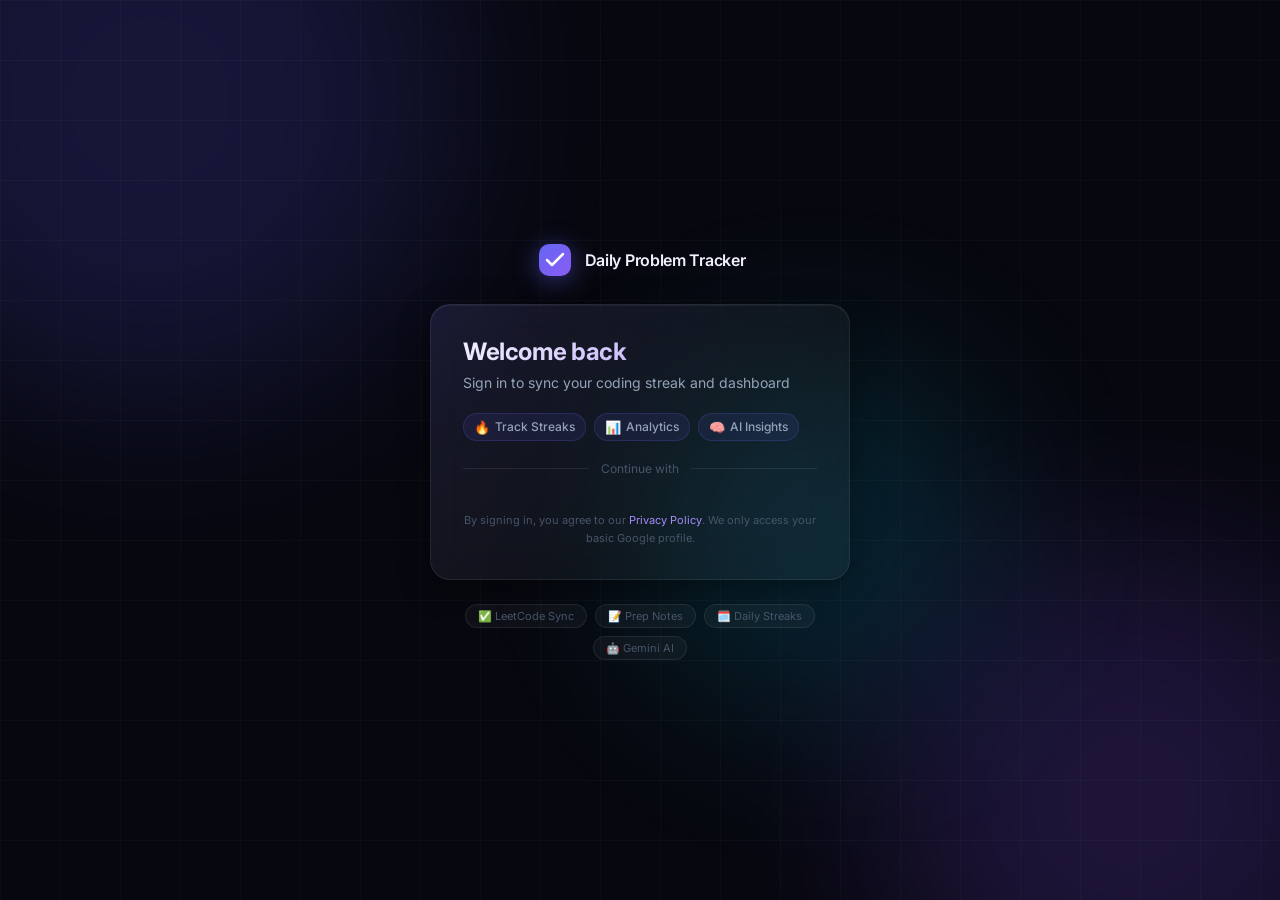
==== index.html @ 86383e59 "Initial commit: Daily Problem Tracker Web — login & dashboard with Google OAuth" ====
<!DOCTYPE html>
<html lang="en">

<head>
  <meta charset="UTF-8" />
  <meta name="viewport" content="width=device-width, initial-scale=1.0" />
  <title>Daily Problem Tracker — Sign In</title>
  <meta name="description"
    content="Sign in to Daily Problem Tracker to sync your coding progress, streaks, and MAANG prep notes across all devices." />
  <link rel="preconnect" href="https://fonts.googleapis.com" />
  <link rel="preconnect" href="https://fonts.gstatic.com" crossorigin />
  <link href="https://fonts.googleapis.com/css2?family=Inter:wght@300;400;500;600;700;800&display=swap"
    rel="stylesheet" />
  <link rel="stylesheet" href="css/style.css" />
  <!-- Google Identity Services -->
  <script src="https://accounts.google.com/gsi/client" async defer></script>
</head>

<body class="login-page">

  <!-- Animated background blobs -->
  <div class="bg-blobs">
    <div class="blob blob-1"></div>
    <div class="blob blob-2"></div>
    <div class="blob blob-3"></div>
  </div>

  <!-- Grid overlay -->
  <div class="grid-overlay"></div>

  <main class="login-container">

    <!-- Brand -->
    <div class="brand" id="brand">
      <div class="brand-icon">
        <svg width="32" height="32" viewBox="0 0 32 32" fill="none">
          <rect width="32" height="32" rx="10" fill="url(#brandGrad)" />
          <path d="M8 16L13 21L24 10" stroke="white" stroke-width="2.5" stroke-linecap="round"
            stroke-linejoin="round" />
          <defs>
            <linearGradient id="brandGrad" x1="0" y1="0" x2="32" y2="32" gradientUnits="userSpaceOnUse">
              <stop stop-color="#6366f1" />
              <stop offset="1" stop-color="#8b5cf6" />
            </linearGradient>
          </defs>
        </svg>
      </div>
      <span class="brand-name">Daily Problem Tracker</span>
    </div>

    <!-- Card -->
    <div class="card login-card" id="loginCard">
      <div class="card-glow"></div>

      <div class="card-header">
        <h1 class="card-title">Welcome back</h1>
        <p class="card-subtitle">Sign in to sync your coding streak and dashboard</p>
      </div>

      <!-- Stats tease -->
      <div class="stats-row">
        <div class="stat-chip">
          <span class="stat-icon">🔥</span>
          <span>Track Streaks</span>
        </div>
        <div class="stat-chip">
          <span class="stat-icon">📊</span>
          <span>Analytics</span>
        </div>
        <div class="stat-chip">
          <span class="stat-icon">🧠</span>
          <span>AI Insights</span>
        </div>
      </div>

      <!-- Divider -->
      <div class="divider">
        <span>Continue with</span>
      </div>

      <!-- Google Sign-In button (rendered by GSI) -->
      <div id="google-signin-btn" class="google-btn-wrapper"></div>



      <!-- Error message -->
      <div class="error-banner" id="errorBanner" style="display:none;">
        <svg width="16" height="16" viewBox="0 0 16 16" fill="currentColor">
          <path
            d="M8 1a7 7 0 1 0 0 14A7 7 0 0 0 8 1zm0 11a1 1 0 1 1 0-2 1 1 0 0 1 0 2zm.75-4.75a.75.75 0 0 1-1.5 0V5.25a.75.75 0 0 1 1.5 0v2z" />
        </svg>
        <span id="errorText">Something went wrong. Please try again.</span>
      </div>

      <!-- Loading state -->
      <div class="loading-state" id="loadingState" style="display:none;">
        <div class="spinner"></div>
        <span>Signing you in…</span>
      </div>

      <p class="privacy-note">
        By signing in, you agree to our
        <a href="#" class="link">Privacy Policy</a>.
        We only access your basic Google profile.
      </p>
    </div>

    <!-- Feature pills -->
    <div class="feature-pills" id="featurePills">
      <div class="pill">✅ LeetCode Sync</div>
      <div class="pill">📝 Prep Notes</div>
      <div class="pill">🗓️ Daily Streaks</div>
      <div class="pill">🤖 Gemini AI</div>
    </div>

  </main>

  <script src="js/config.js"></script>
  <script src="js/auth.js"></script>
</body>

</html>
---- css/style.css ----
/* ============================================================
   DAILY PROBLEM TRACKER — Premium Dark Glassmorphism Design
   ============================================================ */

/* ── Variables ─────────────────────────────────────────────── */
:root {
  --bg-base:       #07080f;
  --bg-surface:    #0d0f1a;
  --bg-card:       rgba(255, 255, 255, 0.04);
  --bg-card-hover: rgba(255, 255, 255, 0.07);
  --border:        rgba(255, 255, 255, 0.08);
  --border-hover:  rgba(139, 92, 246, 0.4);

  --text-primary:   #f0f0ff;
  --text-secondary: #94a3b8;
  --text-muted:     #475569;

  --accent-1: #6366f1;   /* indigo */
  --accent-2: #8b5cf6;   /* violet */
  --accent-3: #a78bfa;   /* light violet */

  --green:  #10b981;
  --yellow: #f59e0b;
  --red:    #ef4444;

  --radius-sm: 8px;
  --radius-md: 14px;
  --radius-lg: 20px;
  --radius-xl: 28px;

  --shadow-sm: 0 4px 16px rgba(0, 0, 0, 0.3);
  --shadow-md: 0 8px 32px rgba(0, 0, 0, 0.4);
  --shadow-lg: 0 16px 64px rgba(0, 0, 0, 0.5);
  --shadow-glow: 0 0 40px rgba(99, 102, 241, 0.15);

  --transition: all 0.22s cubic-bezier(0.4, 0, 0.2, 1);
}

/* ── Reset ─────────────────────────────────────────────────── */
*, *::before, *::after { box-sizing: border-box; margin: 0; padding: 0; }
html { scroll-behavior: smooth; }
body {
  font-family: 'Inter', -apple-system, BlinkMacSystemFont, sans-serif;
  background: var(--bg-base);
  color: var(--text-primary);
  min-height: 100vh;
  overflow-x: hidden;
  -webkit-font-smoothing: antialiased;
}
a { color: var(--accent-3); text-decoration: none; }
a:hover { text-decoration: underline; }
img { display: block; max-width: 100%; }

/* ── Animated Background ───────────────────────────────────── */
.bg-blobs {
  position: fixed;
  inset: 0;
  z-index: 0;
  pointer-events: none;
  overflow: hidden;
}
.blob {
  position: absolute;
  border-radius: 50%;
  filter: blur(90px);
  opacity: 0.18;
  animation: blobFloat 20s ease-in-out infinite;
}
.blob-1 {
  width: 600px; height: 600px;
  background: radial-gradient(circle, #6366f1, #4f46e5);
  top: -200px; left: -150px;
  animation-delay: 0s;
}
.blob-2 {
  width: 500px; height: 500px;
  background: radial-gradient(circle, #8b5cf6, #7c3aed);
  bottom: -150px; right: -100px;
  animation-delay: -7s;
}
.blob-3 {
  width: 350px; height: 350px;
  background: radial-gradient(circle, #06b6d4, #0891b2);
  top: 40%; left: 50%;
  animation-delay: -14s;
}
@keyframes blobFloat {
  0%, 100% { transform: translate(0, 0) scale(1); }
  33%  { transform: translate(30px, -40px) scale(1.05); }
  66%  { transform: translate(-20px, 20px) scale(0.95); }
}

/* ── Grid Overlay ──────────────────────────────────────────── */
.grid-overlay {
  position: fixed;
  inset: 0;
  z-index: 0;
  pointer-events: none;
  background-image:
    linear-gradient(rgba(255,255,255,0.025) 1px, transparent 1px),
    linear-gradient(90deg, rgba(255,255,255,0.025) 1px, transparent 1px);
  background-size: 60px 60px;
}

/* ── Card ──────────────────────────────────────────────────── */
.card {
  position: relative;
  background: var(--bg-card);
  border: 1px solid var(--border);
  border-radius: var(--radius-lg);
  backdrop-filter: blur(20px);
  -webkit-backdrop-filter: blur(20px);
  box-shadow: var(--shadow-md), inset 0 1px 0 rgba(255,255,255,0.06);
  transition: var(--transition);
}
.card:hover {
  border-color: var(--border-hover);
  box-shadow: var(--shadow-lg), var(--shadow-glow);
}
.card-glow {
  position: absolute;
  inset: -1px;
  border-radius: inherit;
  background: linear-gradient(135deg, rgba(99,102,241,0.1), transparent 60%);
  pointer-events: none;
  z-index: -1;
}

/* ── Buttons ───────────────────────────────────────────────── */
.btn {
  display: inline-flex;
  align-items: center;
  gap: 6px;
  padding: 10px 20px;
  border-radius: var(--radius-sm);
  font-size: 14px;
  font-weight: 500;
  font-family: inherit;
  cursor: pointer;
  border: none;
  transition: var(--transition);
  white-space: nowrap;
}
.btn-primary {
  background: linear-gradient(135deg, var(--accent-1), var(--accent-2));
  color: white;
  box-shadow: 0 4px 16px rgba(99,102,241,0.35);
}
.btn-primary:hover {
  transform: translateY(-1px);
  box-shadow: 0 6px 24px rgba(99,102,241,0.5);
}
.btn-primary:active { transform: translateY(0); }
.btn-ghost {
  background: rgba(255,255,255,0.05);
  color: var(--text-secondary);
  border: 1px solid var(--border);
}
.btn-ghost:hover {
  background: rgba(255,255,255,0.1);
  color: var(--text-primary);
  border-color: var(--border-hover);
}
.btn-sm { padding: 6px 12px; font-size: 12px; }

/* ══════════════════════════════════════════════════════════════
   LOGIN PAGE
   ══════════════════════════════════════════════════════════════ */
.login-page {
  display: flex;
  align-items: center;
  justify-content: center;
  min-height: 100vh;
  padding: 24px;
}

.login-container {
  position: relative;
  z-index: 1;
  display: flex;
  flex-direction: column;
  align-items: center;
  gap: 24px;
  width: 100%;
  max-width: 420px;
  animation: fadeSlideUp 0.5s ease both;
}
@keyframes fadeSlideUp {
  from { opacity: 0; transform: translateY(24px); }
  to   { opacity: 1; transform: translateY(0); }
}

/* Brand */
.brand {
  display: flex;
  align-items: center;
  gap: 10px;
  animation: fadeSlideUp 0.5s 0.05s ease both;
}
.brand-icon {
  display: flex;
  align-items: center;
  justify-content: center;
  width: 40px; height: 40px;
  border-radius: 12px;
  filter: drop-shadow(0 4px 12px rgba(99,102,241,0.5));
}
.brand-icon--sm { width: 28px; height: 28px; border-radius: 8px; }
.brand-name {
  font-size: 16px;
  font-weight: 600;
  color: var(--text-primary);
  letter-spacing: -0.3px;
}

/* Login Card */
.login-card {
  width: 100%;
  padding: 32px;
  animation: fadeSlideUp 0.5s 0.1s ease both;
}

.card-header { margin-bottom: 20px; }
.card-title {
  font-size: 24px;
  font-weight: 700;
  letter-spacing: -0.5px;
  margin-bottom: 6px;
  background: linear-gradient(135deg, #f0f0ff, var(--accent-3));
  -webkit-background-clip: text;
  -webkit-text-fill-color: transparent;
  background-clip: text;
}
.card-subtitle {
  font-size: 14px;
  color: var(--text-secondary);
  line-height: 1.5;
}

/* Stats tease row */
.stats-row {
  display: flex;
  gap: 8px;
  margin-bottom: 20px;
}
.stat-chip {
  display: flex;
  align-items: center;
  gap: 5px;
  padding: 5px 10px;
  background: rgba(99,102,241,0.1);
  border: 1px solid rgba(99,102,241,0.2);
  border-radius: 20px;
  font-size: 12px;
  color: var(--text-secondary);
  font-weight: 500;
}
.stat-icon { font-size: 13px; }

/* Divider */
.divider {
  display: flex;
  align-items: center;
  gap: 12px;
  margin-bottom: 20px;
  color: var(--text-muted);
  font-size: 12px;
}
.divider::before, .divider::after {
  content: '';
  flex: 1;
  height: 1px;
  background: var(--border);
}

/* Google Sign-In button wrapper */
.google-btn-wrapper {
  display: flex;
  justify-content: center;
  margin-bottom: 16px;
  /* Override GSI button to blend with dark theme */
  filter: invert(0);
}

/* Error banner */
.error-banner {
  display: flex;
  align-items: center;
  gap: 8px;
  padding: 10px 14px;
  background: rgba(239,68,68,0.1);
  border: 1px solid rgba(239,68,68,0.3);
  border-radius: var(--radius-sm);
  color: #fca5a5;
  font-size: 13px;
  margin-bottom: 12px;
  animation: fadeSlideUp 0.3s ease;
}

/* Loading state */
.loading-state {
  display: flex;
  align-items: center;
  justify-content: center;
  gap: 10px;
  padding: 14px;
  color: var(--text-secondary);
  font-size: 14px;
}
.spinner {
  width: 18px; height: 18px;
  border: 2px solid rgba(99,102,241,0.3);
  border-top-color: var(--accent-1);
  border-radius: 50%;
  animation: spin 0.7s linear infinite;
}
@keyframes spin { to { transform: rotate(360deg); } }

/* Privacy note */
.privacy-note {
  font-size: 11px;
  color: var(--text-muted);
  text-align: center;
  line-height: 1.6;
  margin-top: 4px;
}
.link { color: var(--accent-3); }

/* Feature pills */
.feature-pills {
  display: flex;
  flex-wrap: wrap;
  justify-content: center;
  gap: 8px;
  animation: fadeSlideUp 0.5s 0.2s ease both;
}
.pill {
  padding: 4px 12px;
  background: rgba(255,255,255,0.04);
  border: 1px solid var(--border);
  border-radius: 20px;
  font-size: 11px;
  color: var(--text-muted);
}


/* ══════════════════════════════════════════════════════════════
   DASHBOARD PAGE
   ══════════════════════════════════════════════════════════════ */
.dashboard-page { padding-top: 64px; }  /* space for navbar */

/* ── Navbar ─────────────────────────────────────────────────── */
.navbar {
  position: fixed;
  top: 0; left: 0; right: 0;
  z-index: 100;
  display: flex;
  align-items: center;
  justify-content: space-between;
  padding: 0 28px;
  height: 60px;
  background: rgba(7, 8, 15, 0.8);
  border-bottom: 1px solid var(--border);
  backdrop-filter: blur(20px);
  -webkit-backdrop-filter: blur(20px);
}
.nav-brand {
  display: flex;
  align-items: center;
  gap: 8px;
}
.nav-actions {
  display: flex;
  align-items: center;
  gap: 14px;
}
.user-avatar-wrap {
  position: relative;
  width: 34px; height: 34px;
}
.user-avatar {
  width: 34px; height: 34px;
  border-radius: 50%;
  object-fit: cover;
  background: var(--bg-card);
}
.avatar-ring {
  position: absolute;
  inset: -2px;
  border-radius: 50%;
  background: linear-gradient(135deg, var(--accent-1), var(--accent-2));
  z-index: -1;
}
.user-info-nav {
  display: flex;
  flex-direction: column;
  gap: 1px;
}
.user-name-nav {
  font-size: 13px;
  font-weight: 600;
  color: var(--text-primary);
  line-height: 1;
}
.user-email-nav {
  font-size: 11px;
  color: var(--text-muted);
  line-height: 1;
}

/* ── Dashboard Main ─────────────────────────────────────────── */
.dashboard-main {
  position: relative;
  z-index: 1;
  padding: 28px 32px;
  max-width: 1200px;
  margin: 0 auto;
  display: flex;
  flex-direction: column;
  gap: 24px;
  animation: fadeSlideUp 0.5s ease both;
}

/* ── Welcome Banner ─────────────────────────────────────────── */
.welcome-banner {
  display: flex;
  align-items: center;
  justify-content: space-between;
  padding: 28px 32px;
  background: linear-gradient(135deg, rgba(99,102,241,0.12), rgba(139,92,246,0.08));
  border: 1px solid rgba(99,102,241,0.2);
  border-radius: var(--radius-xl);
  backdrop-filter: blur(20px);
}
.welcome-title {
  font-size: 26px;
  font-weight: 700;
  letter-spacing: -0.5px;
  margin-bottom: 4px;
}
.welcome-subtitle {
  font-size: 14px;
  color: var(--text-secondary);
}
.streak-badge {
  display: flex;
  align-items: center;
  gap: 12px;
  padding: 16px 24px;
  background: rgba(0,0,0,0.3);
  border: 1px solid rgba(245,158,11,0.3);
  border-radius: var(--radius-md);
}
.streak-fire { font-size: 32px; }
.streak-count {
  font-size: 28px;
  font-weight: 800;
  color: #fbbf24;
  line-height: 1;
}
.streak-label {
  font-size: 11px;
  color: var(--text-muted);
  text-transform: uppercase;
  letter-spacing: 0.5px;
}

/* ── Stats Grid ─────────────────────────────────────────────── */
.stats-grid {
  display: grid;
  grid-template-columns: repeat(4, 1fr);
  gap: 16px;
}
.stat-card {
  position: relative;
  padding: 20px;
  background: var(--bg-card);
  border: 1px solid var(--border);
  border-radius: var(--radius-lg);
  backdrop-filter: blur(20px);
  display: flex;
  flex-direction: column;
  gap: 12px;
  transition: var(--transition);
  overflow: hidden;
}
.stat-card::before {
  content: '';
  position: absolute;
  top: 0; left: 0; right: 0;
  height: 2px;
  background: linear-gradient(90deg, var(--accent-1), var(--accent-2));
  border-radius: 2px 2px 0 0;
  opacity: 0;
  transition: var(--transition);
}
.stat-card:hover { transform: translateY(-2px); border-color: var(--border-hover); }
.stat-card:hover::before { opacity: 1; }
.stat-card-icon {
  width: 40px; height: 40px;
  border-radius: 10px;
  display: flex; align-items: center; justify-content: center;
  flex-shrink: 0;
}
.stat-card-value {
  font-size: 28px;
  font-weight: 800;
  letter-spacing: -1px;
  line-height: 1;
}
.stat-card-label {
  font-size: 12px;
  color: var(--text-muted);
  text-transform: uppercase;
  letter-spacing: 0.5px;
}
.stat-card-trend {
  font-size: 11px;
  font-weight: 500;
}
.stat-card-trend.up { color: var(--green); }
.stat-card-trend.down { color: var(--red); }

/* ── Content Row ─────────────────────────────────────────────── */
.content-row {
  display: grid;
  grid-template-columns: 1fr 300px;
  gap: 20px;
}
.content-card { padding: 24px; }
.content-card--narrow { /* 300px already from grid */ }

.content-card-header {
  display: flex;
  align-items: center;
  justify-content: space-between;
  margin-bottom: 20px;
}
.content-card-title {
  font-size: 16px;
  font-weight: 600;
  letter-spacing: -0.3px;
}

/* ── Problem List ─────────────────────────────────────────────── */
.problem-list {
  display: flex;
  flex-direction: column;
  gap: 10px;
  max-height: 380px;
  overflow-y: auto;
  scrollbar-width: thin;
  scrollbar-color: var(--border) transparent;
}
.problem-item {
  display: flex;
  align-items: center;
  gap: 12px;
  padding: 12px 14px;
  background: rgba(255,255,255,0.03);
  border: 1px solid var(--border);
  border-radius: var(--radius-md);
  transition: var(--transition);
  animation: fadeSlideUp 0.3s ease;
}
.problem-item:hover {
  background: rgba(255,255,255,0.06);
  border-color: var(--border-hover);
}
.problem-difficulty {
  flex-shrink: 0;
  padding: 3px 8px;
  border-radius: 6px;
  font-size: 10px;
  font-weight: 600;
  text-transform: uppercase;
  letter-spacing: 0.5px;
}
.diff-easy    { background: rgba(16,185,129,0.15); color: #34d399; border: 1px solid rgba(16,185,129,0.3); }
.diff-medium  { background: rgba(245,158,11,0.15); color: #fbbf24; border: 1px solid rgba(245,158,11,0.3); }
.diff-hard    { background: rgba(239,68,68,0.15);  color: #f87171; border: 1px solid rgba(239,68,68,0.3); }
.problem-info { flex: 1; min-width: 0; }
.problem-title {
  font-size: 14px;
  font-weight: 500;
  white-space: nowrap;
  overflow: hidden;
  text-overflow: ellipsis;
}
.problem-meta {
  font-size: 11px;
  color: var(--text-muted);
  margin-top: 2px;
}
.problem-tags {
  display: flex;
  flex-wrap: wrap;
  gap: 4px;
  margin-left: auto;
}
.tag {
  padding: 2px 7px;
  background: rgba(99,102,241,0.1);
  border: 1px solid rgba(99,102,241,0.2);
  border-radius: 4px;
  font-size: 10px;
  color: var(--accent-3);
  white-space: nowrap;
}

/* ── Empty State ─────────────────────────────────────────────── */
.empty-state {
  text-align: center;
  padding: 40px 20px;
  color: var(--text-muted);
}
.empty-icon { font-size: 36px; margin-bottom: 10px; }
.empty-state p { font-size: 13px; }

/* ── Profile Card Body ───────────────────────────────────────── */
.profile-body { text-align: center; }
.profile-avatar-wrap {
  position: relative;
  width: 72px; height: 72px;
  margin: 0 auto 14px;
}
.profile-avatar {
  width: 72px; height: 72px;
  border-radius: 50%;
  object-fit: cover;
  background: var(--bg-card);
}
.profile-avatar-ring {
  position: absolute;
  inset: -3px;
  border-radius: 50%;
  background: linear-gradient(135deg, var(--accent-1), var(--accent-2));
  z-index: -1;
}
.profile-name {
  font-size: 16px;
  font-weight: 600;
  margin-bottom: 4px;
}
.profile-email {
  font-size: 12px;
  color: var(--text-muted);
  margin-bottom: 20px;
  word-break: break-all;
}
.profile-stats {
  display: flex;
  justify-content: center;
  align-items: center;
  gap: 16px;
  margin-bottom: 20px;
}
.profile-stat { text-align: center; }
.profile-stat-val {
  font-size: 20px;
  font-weight: 700;
  line-height: 1;
  margin-bottom: 2px;
}
.profile-stat-label {
  font-size: 10px;
  color: var(--text-muted);
  text-transform: uppercase;
  letter-spacing: 0.5px;
}
.profile-stat-divider {
  width: 1px;
  height: 36px;
  background: var(--border);
}
.auth-provider-pill {
  display: flex;
  align-items: center;
  justify-content: center;
  gap: 8px;
  padding: 8px 14px;
  background: rgba(66,133,244,0.08);
  border: 1px solid rgba(66,133,244,0.2);
  border-radius: 20px;
  font-size: 11px;
  color: var(--text-secondary);
}

/* ── Badges ──────────────────────────────────────────────────── */
.badge {
  padding: 3px 9px;
  border-radius: 6px;
  font-size: 10px;
  font-weight: 600;
  text-transform: uppercase;
  letter-spacing: 0.5px;
}
.badge-role {
  background: rgba(99,102,241,0.15);
  color: var(--accent-3);
  border: 1px solid rgba(99,102,241,0.3);
}

/* ── Modal ───────────────────────────────────────────────────── */
.modal-overlay {
  position: fixed;
  inset: 0;
  z-index: 200;
  background: rgba(0,0,0,0.6);
  display: flex;
  align-items: center;
  justify-content: center;
  backdrop-filter: blur(6px);
  animation: fadeIn 0.2s ease;
}
@keyframes fadeIn { from { opacity: 0; } to { opacity: 1; } }
.modal {
  background: #111320;
  border: 1px solid var(--border);
  border-radius: var(--radius-xl);
  padding: 28px;
  width: 100%;
  max-width: 480px;
  box-shadow: var(--shadow-lg);
  animation: fadeSlideUp 0.25s ease;
}
.modal-header {
  display: flex;
  justify-content: space-between;
  align-items: center;
  margin-bottom: 24px;
}
.modal-title { font-size: 18px; font-weight: 700; }
.modal-close {
  background: none;
  border: none;
  color: var(--text-muted);
  font-size: 16px;
  cursor: pointer;
  padding: 4px 8px;
  border-radius: 6px;
  transition: var(--transition);
}
.modal-close:hover { background: var(--bg-card); color: var(--text-primary); }
.modal-form { display: flex; flex-direction: column; gap: 16px; }
.modal-actions {
  display: flex;
  justify-content: flex-end;
  gap: 10px;
  margin-top: 6px;
}
.form-group { display: flex; flex-direction: column; gap: 6px; }
.form-row { display: grid; grid-template-columns: 1fr 1fr; gap: 14px; }
.form-label {
  font-size: 12px;
  font-weight: 500;
  color: var(--text-secondary);
  text-transform: uppercase;
  letter-spacing: 0.4px;
}
.form-input {
  padding: 10px 14px;
  background: rgba(255,255,255,0.04);
  border: 1px solid var(--border);
  border-radius: var(--radius-sm);
  color: var(--text-primary);
  font-size: 14px;
  font-family: inherit;
  outline: none;
  transition: var(--transition);
  width: 100%;
}
.form-input:focus {
  border-color: var(--accent-1);
  background: rgba(99,102,241,0.06);
  box-shadow: 0 0 0 3px rgba(99,102,241,0.12);
}
.form-input::placeholder { color: var(--text-muted); }
.form-select { cursor: pointer; }
.form-select option { background: #111320; color: var(--text-primary); }
.form-textarea { resize: vertical; min-height: 80px; }

/* ── Responsive ──────────────────────────────────────────────── */
@media (max-width: 900px) {
  .stats-grid { grid-template-columns: repeat(2, 1fr); }
  .content-row { grid-template-columns: 1fr; }
  .dashboard-main { padding: 20px 16px; }
}
@media (max-width: 560px) {
  .stats-grid { grid-template-columns: 1fr 1fr; }
  .welcome-banner { flex-direction: column; align-items: flex-start; gap: 16px; }
  .stat-card-value { font-size: 22px; }
  .login-card { padding: 24px 20px; }
  .stats-row { flex-wrap: wrap; }
  .navbar { padding: 0 16px; }
  .user-info-nav { display: none; }
}
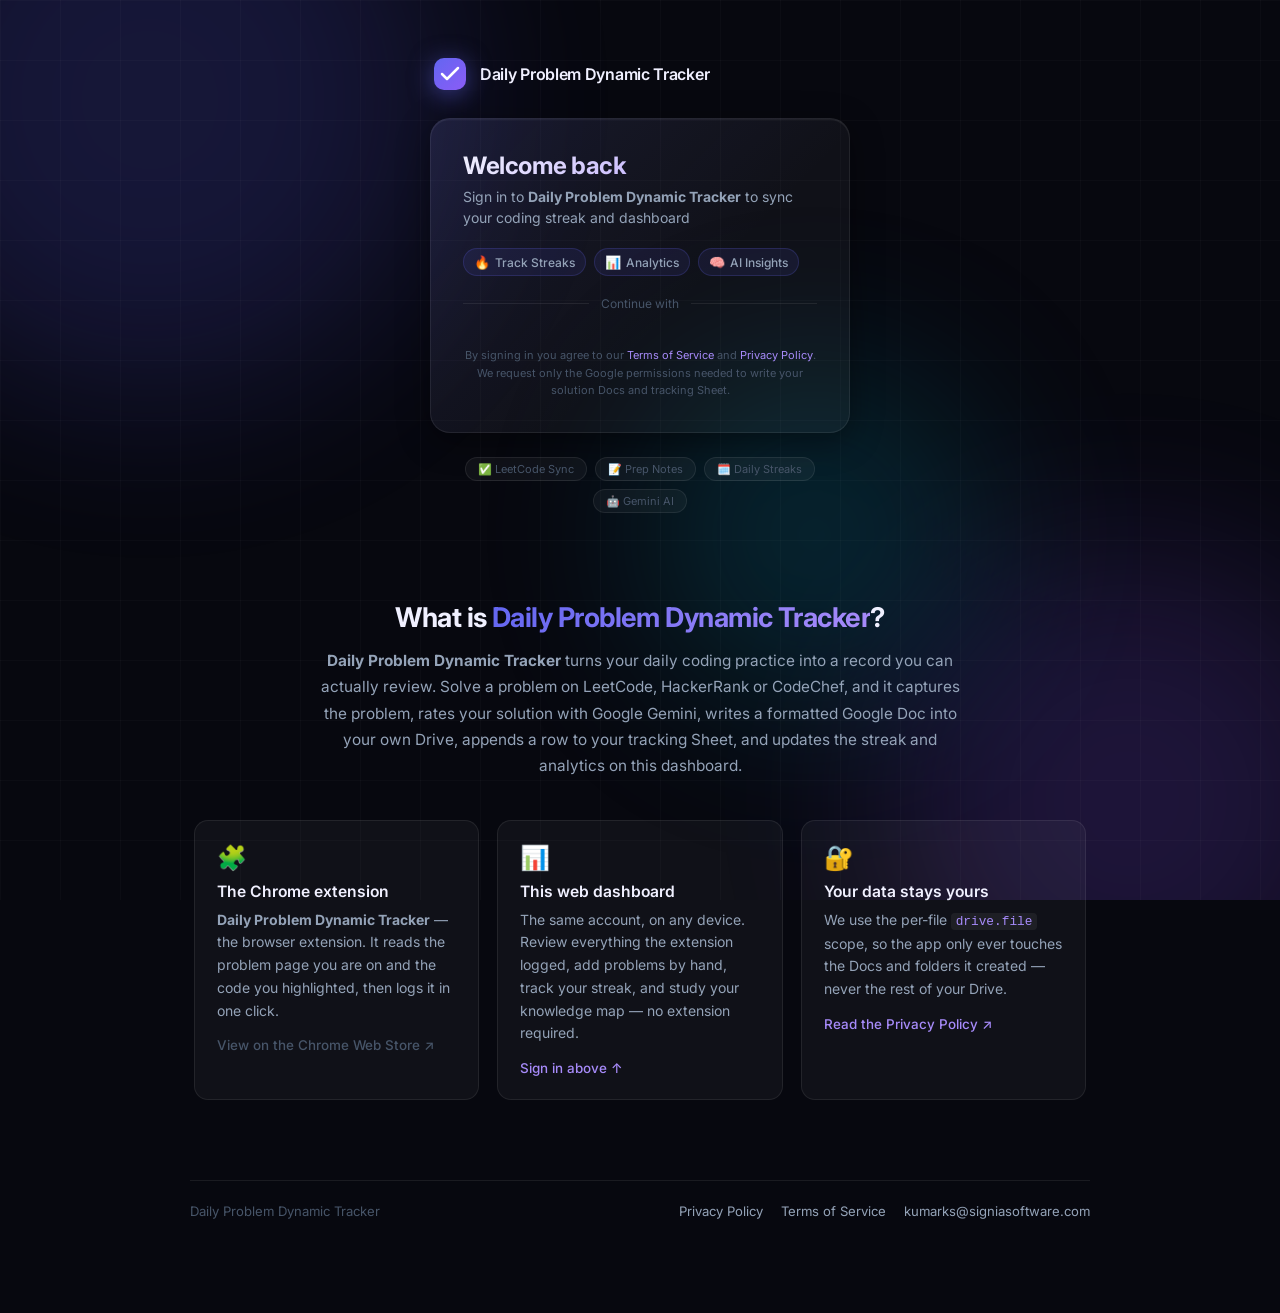
==== commit e24b5826: "Daily Problem UI fixes" ====
--- a/index.html
+++ b/index.html
@@ -4,9 +4,9 @@
 <head>
   <meta charset="UTF-8" />
   <meta name="viewport" content="width=device-width, initial-scale=1.0" />
-  <title>Daily Problem Tracker — Sign In</title>
+  <title>Daily Problem Dynamic Tracker — Sign In</title>
   <meta name="description"
-    content="Sign in to Daily Problem Tracker to sync your coding progress, streaks, and MAANG prep notes across all devices." />
+    content="Daily Problem Dynamic Tracker — the Chrome extension and web dashboard that log every coding problem you solve, generate a Google Doc of each solution, and track your streak and progress." />
   <link rel="preconnect" href="https://fonts.googleapis.com" />
   <link rel="preconnect" href="https://fonts.gstatic.com" crossorigin />
   <link href="https://fonts.googleapis.com/css2?family=Inter:wght@300;400;500;600;700;800&display=swap"
@@ -45,7 +45,7 @@
           </defs>
         </svg>
       </div>
-      <span class="brand-name">Daily Problem Tracker</span>
+      <span class="brand-name" data-app-name>Daily Problem Dynamic Tracker</span>
     </div>
 
     <!-- Card -->
@@ -54,7 +54,10 @@
 
       <div class="card-header">
         <h1 class="card-title">Welcome back</h1>
-        <p class="card-subtitle">Sign in to sync your coding streak and dashboard</p>
+        <p class="card-subtitle">
+          Sign in to <strong data-app-name>Daily Problem Dynamic Tracker</strong> to sync your coding
+          streak and dashboard
+        </p>
       </div>
 
       <!-- Stats tease -->
@@ -99,9 +102,10 @@
       </div>
 
       <p class="privacy-note">
-        By signing in, you agree to our
-        <a href="#" class="link">Privacy Policy</a>.
-        We only access your basic Google profile.
+        By signing in you agree to our
+        <a href="/terms.html" class="link">Terms of Service</a> and
+        <a href="/privacy.html" class="link">Privacy Policy</a>.
+        We request only the Google permissions needed to write your solution Docs and tracking Sheet.
       </p>
     </div>
 
@@ -113,6 +117,68 @@
       <div class="pill">🤖 Gemini AI</div>
     </div>
 
+    <!--
+      About section.
+
+      Google's OAuth verification requires this homepage to (a) explain what the
+      app does, (b) carry the same app name as the consent screen, and (c) name
+      the Chrome extension that shares this OAuth client. Do not remove it.
+    -->
+    <section class="about-section" id="about">
+      <h2 class="about-title">
+        What is <span data-app-name>Daily Problem Dynamic Tracker</span>?
+      </h2>
+      <p class="about-lead">
+        <strong data-app-name>Daily Problem Dynamic Tracker</strong> turns your daily coding practice into a
+        record you can actually review. Solve a problem on LeetCode, HackerRank or CodeChef, and it captures
+        the problem, rates your solution with Google Gemini, writes a formatted Google Doc into your own
+        Drive, appends a row to your tracking Sheet, and updates the streak and analytics on this dashboard.
+      </p>
+
+      <div class="about-grid">
+        <article class="about-card">
+          <div class="about-card-icon">🧩</div>
+          <h3>The Chrome extension</h3>
+          <p>
+            <strong data-app-name>Daily Problem Dynamic Tracker</strong> — the browser extension. It reads the
+            problem page you are on and the code you highlighted, then logs it in one click.
+          </p>
+          <a class="about-link" data-store-link target="_blank" rel="noopener noreferrer">
+            View on the Chrome Web Store ↗
+          </a>
+        </article>
+
+        <article class="about-card">
+          <div class="about-card-icon">📊</div>
+          <h3>This web dashboard</h3>
+          <p>
+            The same account, on any device. Review everything the extension logged, add problems by hand,
+            track your streak, and study your knowledge map — no extension required.
+          </p>
+          <a class="about-link" href="#loginCard">Sign in above ↑</a>
+        </article>
+
+        <article class="about-card">
+          <div class="about-card-icon">🔐</div>
+          <h3>Your data stays yours</h3>
+          <p>
+            We use the per-file <code>drive.file</code> scope, so the app only ever touches the Docs and
+            folders it created — never the rest of your Drive.
+          </p>
+          <a class="about-link" href="/privacy.html">Read the Privacy Policy ↗</a>
+        </article>
+      </div>
+    </section>
+
+    <footer class="site-footer">
+      <span data-app-name>Daily Problem Dynamic Tracker</span>
+      <nav class="site-footer-links">
+        <a href="/privacy.html">Privacy Policy</a>
+        <a href="/terms.html">Terms of Service</a>
+        <a href="#" data-app-email>Support</a>
+      </nav>
+    </footer>
+
   </main>
 
   <script src="js/config.js"></script>
--- a/css/style.css
+++ b/css/style.css
@@ -168,10 +168,11 @@
    ══════════════════════════════════════════════════════════════ */
 .login-page {
   display: flex;
-  align-items: center;
+  align-items: flex-start;
   justify-content: center;
   min-height: 100vh;
-  padding: 24px;
+  padding-block: clamp(28px, 6vh, 64px);
+  padding-inline: 20px;
 }
 
 .login-container {
@@ -182,8 +183,17 @@
   align-items: center;
   gap: 24px;
   width: 100%;
+  max-width: 900px;
+  animation: fadeSlideUp 0.5s ease both;
+}
+
+/* The sign-in card and its immediate siblings stay card-width; the About
+   section and footer below opt out via their own max-width. */
+.login-container > .brand,
+.login-container > .login-card,
+.login-container > .feature-pills {
+  width: 100%;
   max-width: 420px;
-  animation: fadeSlideUp 0.5s ease both;
 }
 @keyframes fadeSlideUp {
   from { opacity: 0; transform: translateY(24px); }
@@ -597,6 +607,38 @@
   flex-wrap: wrap;
   gap: 4px;
   margin-left: auto;
+}
+.problem-delete-btn {
+  background: none;
+  border: none;
+  color: var(--text-muted);
+  cursor: pointer;
+  font-size: 14px;
+  padding: 4px 6px;
+  border-radius: 6px;
+  opacity: 0;
+  transition: var(--transition);
+  flex-shrink: 0;
+  line-height: 1;
+}
+.problem-item:hover .problem-delete-btn {
+  opacity: 1;
+}
+.problem-delete-btn:hover {
+  background: rgba(239, 68, 68, 0.12);
+  color: #f87171;
+}
+.btn-danger {
+  background: rgba(239, 68, 68, 0.12);
+  color: #f87171;
+  border: 1px solid rgba(239, 68, 68, 0.25);
+  font-family: inherit;
+  cursor: pointer;
+}
+.btn-danger:hover {
+  background: rgba(239, 68, 68, 0.2);
+  border-color: rgba(239, 68, 68, 0.4);
+  color: #fca5a5;
 }
 .tag {
   padding: 2px 7px;
@@ -795,3 +837,112 @@
   .navbar { padding: 0 16px; }
   .user-info-nav { display: none; }
 }
+
+/* ── Homepage: about + footer ───────────────────────────────
+   Required by Google's OAuth verification: the homepage must describe the app,
+   name it identically to the consent screen, and link the privacy policy. */
+.about-section {
+  position: relative;
+  z-index: 1;
+  width: 100%;
+  max-width: 900px;
+  margin: 64px auto 0;
+  padding-inline: 4px;
+  text-align: center;
+}
+
+.about-title {
+  font-size: clamp(1.25rem, 3.2vw, 1.7rem);
+  font-weight: 700;
+  letter-spacing: -0.02em;
+  margin-bottom: 14px;
+}
+.about-title span {
+  background: linear-gradient(120deg, var(--accent-1), var(--accent-3));
+  -webkit-background-clip: text;
+  background-clip: text;
+  -webkit-text-fill-color: transparent;
+}
+
+.about-lead {
+  color: var(--text-secondary);
+  line-height: 1.72;
+  font-size: 0.96rem;
+  max-width: 640px;
+  margin: 0 auto 40px;
+}
+
+.about-grid {
+  display: grid;
+  grid-template-columns: repeat(auto-fit, minmax(230px, 1fr));
+  gap: 18px;
+  text-align: left;
+}
+
+.about-card {
+  background: var(--bg-card);
+  border: 1px solid var(--border);
+  border-radius: var(--radius-md);
+  padding: 22px;
+  transition: var(--transition);
+}
+.about-card:hover {
+  background: var(--bg-card-hover);
+  border-color: var(--border-hover);
+  transform: translateY(-2px);
+}
+
+.about-card-icon { font-size: 1.5rem; margin-bottom: 10px; }
+
+.about-card h3 {
+  font-size: 0.98rem;
+  font-weight: 600;
+  margin-bottom: 8px;
+}
+
+.about-card p {
+  color: var(--text-secondary);
+  font-size: 0.875rem;
+  line-height: 1.62;
+  margin-bottom: 12px;
+}
+
+.about-card code {
+  font-size: 0.8rem;
+  background: rgba(255, 255, 255, 0.06);
+  padding: 1px 5px;
+  border-radius: 4px;
+  color: var(--accent-3);
+}
+
+.about-link {
+  font-size: 0.84rem;
+  font-weight: 500;
+  color: var(--accent-3);
+}
+/* The store link has no href until the listing is published. */
+.about-link:not([href]) {
+  color: var(--text-muted);
+  cursor: default;
+}
+.about-link:not([href]):hover { text-decoration: none; }
+
+.site-footer {
+  position: relative;
+  z-index: 1;
+  width: 100%;
+  max-width: 900px;
+  margin: 56px auto 0;
+  padding-block: 22px 40px;
+  border-top: 1px solid var(--border);
+  display: flex;
+  align-items: center;
+  justify-content: space-between;
+  gap: 14px;
+  flex-wrap: wrap;
+  font-size: 0.82rem;
+  color: var(--text-muted);
+}
+
+.site-footer-links { display: flex; gap: 18px; flex-wrap: wrap; }
+.site-footer-links a { color: var(--text-secondary); }
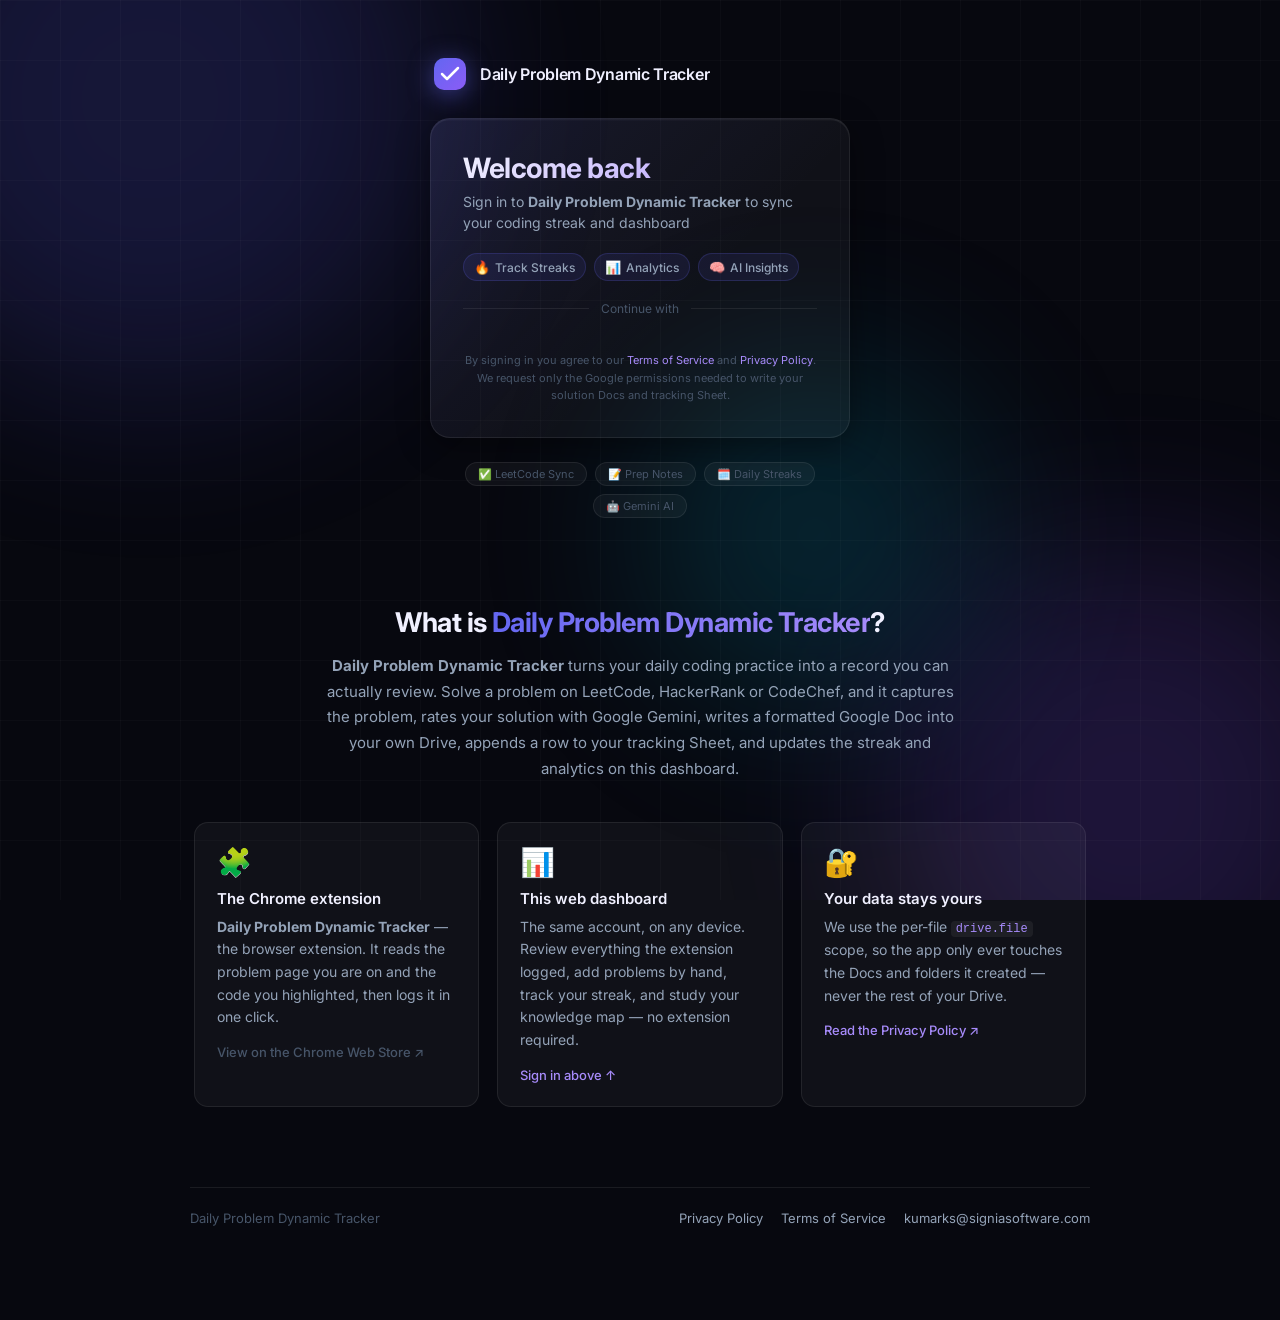
==== commit 3571b0ae: "Give the dashboard a type scale, and fix what that uncovered The CSS had drifted to thirty distinct " ====
--- a/index.html
+++ b/index.html
@@ -11,6 +11,7 @@
   <link rel="preconnect" href="https://fonts.gstatic.com" crossorigin />
   <link href="https://fonts.googleapis.com/css2?family=Inter:wght@300;400;500;600;700;800&display=swap"
     rel="stylesheet" />
+  <link rel="stylesheet" href="css/tokens.css" />
   <link rel="stylesheet" href="css/style.css" />
   <!-- Google Identity Services -->
   <script src="https://accounts.google.com/gsi/client" async defer></script>
@@ -181,8 +182,7 @@
 
   </main>
 
-  <script src="js/config.js"></script>
-  <script src="js/auth.js"></script>
+  <script type="module" src="js/signin.js"></script>
 </body>
 
 </html>
--- a/css/tokens.css
+++ b/css/tokens.css
@@ -0,0 +1,92 @@
+/* ============================================================
+   tokens.css — the vocabulary every other stylesheet speaks.
+
+   One job: declare the scales. No selectors, no components, no
+   layout. If a rule here targets an element, it is in the wrong file.
+
+   Load it FIRST, before style.css, on every page.
+
+   ── Why this exists ──────────────────────────────────────────
+   The dashboard had drifted to thirty distinct font sizes across two
+   units — 13px next to 13.5px next to 0.86rem, which is 13.76px. None
+   of that was a decision; it was thirty separate moments of "this looks
+   about right", and the result is that nothing lines up and no two
+   panels feel related.
+
+   A scale removes the choice. There is no 13.5 step, so nobody can pick
+   one. Reach for the nearest token and the page stays in rhythm.
+
+   ── Using it ─────────────────────────────────────────────────
+   Every font-size in this project is a var(--fs-*). scripts/smoke.mjs
+   enforces that, so a raw px value fails the build rather than quietly
+   adding a thirty-first size.
+   ============================================================ */
+
+:root {
+  /* ── Type scale ────────────────────────────────────────────
+     Ten steps, each with the job it was chosen for. Numeric names
+     rather than t-shirt sizes: they sort, and "is lg bigger than xl"
+     stops being a question. */
+  --fs-100: 11px;  /* uppercase overlines, badges, stat captions   */
+  --fs-200: 12px;  /* metadata, pills, timestamps                  */
+  --fs-300: 13px;  /* dense secondary UI — chat, hints, code       */
+  --fs-400: 14px;  /* body and controls. The default.              */
+  --fs-500: 15px;  /* emphasis body, tab subtitles                 */
+  --fs-600: 16px;  /* card and panel titles                        */
+  --fs-700: 18px;  /* section headings                             */
+  --fs-800: 22px;  /* secondary numerals                           */
+  --fs-900: 28px;  /* page titles, hero stats                      */
+  --fs-1000: 40px; /* decorative glyphs and empty-state icons      */
+
+  /* ── Weight ────────────────────────────────────────────────
+     Inter ships the full range; these are the five actually used. */
+  --fw-regular: 400;
+  --fw-medium: 500;
+  --fw-semibold: 600;
+  --fw-bold: 700;
+  --fw-heavy: 800;
+
+  /* ── Line height ───────────────────────────────────────────
+     Unitless, so they inherit proportionally. Tight for display
+     numerals, relaxed for anything you actually read. */
+  --lh-none: 1;
+  --lh-tight: 1.2;
+  --lh-snug: 1.35;
+  --lh-normal: 1.5;
+  --lh-relaxed: 1.65;
+
+  /* ── Spacing ───────────────────────────────────────────────
+     A 4px grid. The dashboard was already close to one — 4, 8, 12,
+     16, 20, 24, 32, 40 — with a stray 5px and 6px. Named so the odd
+     values have nowhere to hide. */
+  --space-1: 4px;
+  --space-2: 8px;
+  --space-3: 12px;
+  --space-4: 16px;
+  --space-5: 20px;
+  --space-6: 24px;
+  --space-8: 32px;
+  --space-10: 40px;
+
+  /* ── Text colour ───────────────────────────────────────────
+     There were three near-identical whites in play — #f0f0ff, #f1f5f9
+     and #e2e8f0 — used interchangeably for the same job. These are the
+     four steps that were actually meant, from headings down to
+     disabled. --text-body is the new one: it was the eight uses of
+     #e2e8f0 that had no name. */
+  --text-primary: #f0f0ff;   /* headings                            */
+  --text-body: #e2e8f0;      /* running text inside cards           */
+  --text-secondary: #94a3b8; /* supporting copy, labels             */
+  --text-muted: #475569;     /* placeholders, disabled, empty states */
+
+  /* ── Reading measure ───────────────────────────────────────
+     Prose stops being readable past about 75 characters a line.
+     Panels that are documents use this; panels that are canvases or
+     embedded apps take the full width instead. */
+  --measure: 68ch;
+
+  /* ── Layout ────────────────────────────────────────────────
+     The width a document-shaped tab is capped at. Canvas-shaped tabs
+     opt out with .tab-content--full rather than overriding this. */
+  --tab-max: 1100px;
+}
--- a/css/style.css
+++ b/css/style.css
@@ -4,6 +4,11 @@
 
 /* ── Variables ─────────────────────────────────────────────── */
 :root {
+  /* Tell the browser this is a dark UI. Without it Chrome paints native
+     controls — <select> popups, checkboxes, scrollbars, autofill — in light
+     mode, which is why the model dropdown looked pasted on from another site. */
+  color-scheme: dark;
+
   --bg-base:       #07080f;
   --bg-surface:    #0d0f1a;
   --bg-card:       rgba(255, 255, 255, 0.04);
@@ -11,9 +16,8 @@
   --border:        rgba(255, 255, 255, 0.08);
   --border-hover:  rgba(139, 92, 246, 0.4);
 
-  --text-primary:   #f0f0ff;
-  --text-secondary: #94a3b8;
-  --text-muted:     #475569;
+  /* Text colours live in tokens.css — it loads first and owns them,
+     so they are not redeclared here. */
 
   --accent-1: #6366f1;   /* indigo */
   --accent-2: #8b5cf6;   /* violet */
@@ -133,7 +137,7 @@
   gap: 6px;
   padding: 10px 20px;
   border-radius: var(--radius-sm);
-  font-size: 14px;
+  font-size: var(--fs-400);
   font-weight: 500;
   font-family: inherit;
   cursor: pointer;
@@ -161,7 +165,7 @@
   color: var(--text-primary);
   border-color: var(--border-hover);
 }
-.btn-sm { padding: 6px 12px; font-size: 12px; }
+.btn-sm { padding: 6px 12px; font-size: var(--fs-200); }
 
 /* ══════════════════════════════════════════════════════════════
    LOGIN PAGE
@@ -217,7 +221,7 @@
 }
 .brand-icon--sm { width: 28px; height: 28px; border-radius: 8px; }
 .brand-name {
-  font-size: 16px;
+  font-size: var(--fs-600);
   font-weight: 600;
   color: var(--text-primary);
   letter-spacing: -0.3px;
@@ -232,7 +236,7 @@
 
 .card-header { margin-bottom: 20px; }
 .card-title {
-  font-size: 24px;
+  font-size: var(--fs-900);
   font-weight: 700;
   letter-spacing: -0.5px;
   margin-bottom: 6px;
@@ -242,7 +246,7 @@
   background-clip: text;
 }
 .card-subtitle {
-  font-size: 14px;
+  font-size: var(--fs-400);
   color: var(--text-secondary);
   line-height: 1.5;
 }
@@ -261,11 +265,11 @@
   background: rgba(99,102,241,0.1);
   border: 1px solid rgba(99,102,241,0.2);
   border-radius: 20px;
-  font-size: 12px;
+  font-size: var(--fs-200);
   color: var(--text-secondary);
   font-weight: 500;
 }
-.stat-icon { font-size: 13px; }
+.stat-icon { font-size: var(--fs-300); }
 
 /* Divider */
 .divider {
@@ -274,7 +278,7 @@
   gap: 12px;
   margin-bottom: 20px;
   color: var(--text-muted);
-  font-size: 12px;
+  font-size: var(--fs-200);
 }
 .divider::before, .divider::after {
   content: '';
@@ -302,7 +306,7 @@
   border: 1px solid rgba(239,68,68,0.3);
   border-radius: var(--radius-sm);
   color: #fca5a5;
-  font-size: 13px;
+  font-size: var(--fs-300);
   margin-bottom: 12px;
   animation: fadeSlideUp 0.3s ease;
 }
@@ -315,7 +319,7 @@
   gap: 10px;
   padding: 14px;
   color: var(--text-secondary);
-  font-size: 14px;
+  font-size: var(--fs-400);
 }
 .spinner {
   width: 18px; height: 18px;
@@ -328,7 +332,7 @@
 
 /* Privacy note */
 .privacy-note {
-  font-size: 11px;
+  font-size: var(--fs-100);
   color: var(--text-muted);
   text-align: center;
   line-height: 1.6;
@@ -349,7 +353,7 @@
   background: rgba(255,255,255,0.04);
   border: 1px solid var(--border);
   border-radius: 20px;
-  font-size: 11px;
+  font-size: var(--fs-100);
   color: var(--text-muted);
 }
 
@@ -407,13 +411,13 @@
   gap: 1px;
 }
 .user-name-nav {
-  font-size: 13px;
+  font-size: var(--fs-300);
   font-weight: 600;
   color: var(--text-primary);
   line-height: 1;
 }
 .user-email-nav {
-  font-size: 11px;
+  font-size: var(--fs-100);
   color: var(--text-muted);
   line-height: 1;
 }
@@ -443,13 +447,13 @@
   backdrop-filter: blur(20px);
 }
 .welcome-title {
-  font-size: 26px;
+  font-size: var(--fs-900);
   font-weight: 700;
   letter-spacing: -0.5px;
   margin-bottom: 4px;
 }
 .welcome-subtitle {
-  font-size: 14px;
+  font-size: var(--fs-400);
   color: var(--text-secondary);
 }
 .streak-badge {
@@ -461,15 +465,15 @@
   border: 1px solid rgba(245,158,11,0.3);
   border-radius: var(--radius-md);
 }
-.streak-fire { font-size: 32px; }
+.streak-fire { font-size: var(--fs-1000); }
 .streak-count {
-  font-size: 28px;
+  font-size: var(--fs-900);
   font-weight: 800;
   color: #fbbf24;
   line-height: 1;
 }
 .streak-label {
-  font-size: 11px;
+  font-size: var(--fs-100);
   color: var(--text-muted);
   text-transform: uppercase;
   letter-spacing: 0.5px;
@@ -513,19 +517,19 @@
   flex-shrink: 0;
 }
 .stat-card-value {
-  font-size: 28px;
+  font-size: var(--fs-900);
   font-weight: 800;
   letter-spacing: -1px;
   line-height: 1;
 }
 .stat-card-label {
-  font-size: 12px;
+  font-size: var(--fs-200);
   color: var(--text-muted);
   text-transform: uppercase;
   letter-spacing: 0.5px;
 }
 .stat-card-trend {
-  font-size: 11px;
+  font-size: var(--fs-100);
   font-weight: 500;
 }
 .stat-card-trend.up { color: var(--green); }
@@ -547,7 +551,7 @@
   margin-bottom: 20px;
 }
 .content-card-title {
-  font-size: 16px;
+  font-size: var(--fs-600);
   font-weight: 600;
   letter-spacing: -0.3px;
 }
@@ -581,7 +585,7 @@
   flex-shrink: 0;
   padding: 3px 8px;
   border-radius: 6px;
-  font-size: 10px;
+  font-size: var(--fs-100);
   font-weight: 600;
   text-transform: uppercase;
   letter-spacing: 0.5px;
@@ -591,14 +595,14 @@
 .diff-hard    { background: rgba(239,68,68,0.15);  color: #f87171; border: 1px solid rgba(239,68,68,0.3); }
 .problem-info { flex: 1; min-width: 0; }
 .problem-title {
-  font-size: 14px;
+  font-size: var(--fs-400);
   font-weight: 500;
   white-space: nowrap;
   overflow: hidden;
   text-overflow: ellipsis;
 }
 .problem-meta {
-  font-size: 11px;
+  font-size: var(--fs-100);
   color: var(--text-muted);
   margin-top: 2px;
 }
@@ -613,7 +617,7 @@
   border: none;
   color: var(--text-muted);
   cursor: pointer;
-  font-size: 14px;
+  font-size: var(--fs-400);
   padding: 4px 6px;
   border-radius: 6px;
   opacity: 0;
@@ -645,7 +649,7 @@
   background: rgba(99,102,241,0.1);
   border: 1px solid rgba(99,102,241,0.2);
   border-radius: 4px;
-  font-size: 10px;
+  font-size: var(--fs-100);
   color: var(--accent-3);
   white-space: nowrap;
 }
@@ -656,8 +660,8 @@
   padding: 40px 20px;
   color: var(--text-muted);
 }
-.empty-icon { font-size: 36px; margin-bottom: 10px; }
-.empty-state p { font-size: 13px; }
+.empty-icon { font-size: var(--fs-1000); margin-bottom: 10px; }
+.empty-state p { font-size: var(--fs-300); }
 
 /* ── Profile Card Body ───────────────────────────────────────── */
 .profile-body { text-align: center; }
@@ -680,12 +684,12 @@
   z-index: -1;
 }
 .profile-name {
-  font-size: 16px;
+  font-size: var(--fs-600);
   font-weight: 600;
   margin-bottom: 4px;
 }
 .profile-email {
-  font-size: 12px;
+  font-size: var(--fs-200);
   color: var(--text-muted);
   margin-bottom: 20px;
   word-break: break-all;
@@ -699,13 +703,13 @@
 }
 .profile-stat { text-align: center; }
 .profile-stat-val {
-  font-size: 20px;
+  font-size: var(--fs-800);
   font-weight: 700;
   line-height: 1;
   margin-bottom: 2px;
 }
 .profile-stat-label {
-  font-size: 10px;
+  font-size: var(--fs-100);
   color: var(--text-muted);
   text-transform: uppercase;
   letter-spacing: 0.5px;
@@ -724,7 +728,7 @@
   background: rgba(66,133,244,0.08);
   border: 1px solid rgba(66,133,244,0.2);
   border-radius: 20px;
-  font-size: 11px;
+  font-size: var(--fs-100);
   color: var(--text-secondary);
 }
 
@@ -732,7 +736,7 @@
 .badge {
   padding: 3px 9px;
   border-radius: 6px;
-  font-size: 10px;
+  font-size: var(--fs-100);
   font-weight: 600;
   text-transform: uppercase;
   letter-spacing: 0.5px;
@@ -772,12 +776,12 @@
   align-items: center;
   margin-bottom: 24px;
 }
-.modal-title { font-size: 18px; font-weight: 700; }
+.modal-title { font-size: var(--fs-700); font-weight: 700; }
 .modal-close {
   background: none;
   border: none;
   color: var(--text-muted);
-  font-size: 16px;
+  font-size: var(--fs-600);
   cursor: pointer;
   padding: 4px 8px;
   border-radius: 6px;
@@ -794,7 +798,7 @@
 .form-group { display: flex; flex-direction: column; gap: 6px; }
 .form-row { display: grid; grid-template-columns: 1fr 1fr; gap: 14px; }
 .form-label {
-  font-size: 12px;
+  font-size: var(--fs-200);
   font-weight: 500;
   color: var(--text-secondary);
   text-transform: uppercase;
@@ -806,7 +810,7 @@
   border: 1px solid var(--border);
   border-radius: var(--radius-sm);
   color: var(--text-primary);
-  font-size: 14px;
+  font-size: var(--fs-400);
   font-family: inherit;
   outline: none;
   transition: var(--transition);
@@ -831,7 +835,7 @@
 @media (max-width: 560px) {
   .stats-grid { grid-template-columns: 1fr 1fr; }
   .welcome-banner { flex-direction: column; align-items: flex-start; gap: 16px; }
-  .stat-card-value { font-size: 22px; }
+  .stat-card-value { font-size: var(--fs-800); }
   .login-card { padding: 24px 20px; }
   .stats-row { flex-wrap: wrap; }
   .navbar { padding: 0 16px; }
@@ -867,7 +871,7 @@
 .about-lead {
   color: var(--text-secondary);
   line-height: 1.72;
-  font-size: 0.96rem;
+  font-size: var(--fs-500);
   max-width: 640px;
   margin: 0 auto 40px;
 }
@@ -892,23 +896,23 @@
   transform: translateY(-2px);
 }
 
-.about-card-icon { font-size: 1.5rem; margin-bottom: 10px; }
+.about-card-icon { font-size: var(--fs-900); margin-bottom: 10px; }
 
 .about-card h3 {
-  font-size: 0.98rem;
+  font-size: var(--fs-500);
   font-weight: 600;
   margin-bottom: 8px;
 }
 
 .about-card p {
   color: var(--text-secondary);
-  font-size: 0.875rem;
+  font-size: var(--fs-400);
   line-height: 1.62;
   margin-bottom: 12px;
 }
 
 .about-card code {
-  font-size: 0.8rem;
+  font-size: var(--fs-200);
   background: rgba(255, 255, 255, 0.06);
   padding: 1px 5px;
   border-radius: 4px;
@@ -916,7 +920,7 @@
 }
 
 .about-link {
-  font-size: 0.84rem;
+  font-size: var(--fs-300);
   font-weight: 500;
   color: var(--accent-3);
 }
@@ -940,9 +944,39 @@
   justify-content: space-between;
   gap: 14px;
   flex-wrap: wrap;
-  font-size: 0.82rem;
+  font-size: var(--fs-300);
   color: var(--text-muted);
 }
 
 .site-footer-links { display: flex; gap: 18px; flex-wrap: wrap; }
 .site-footer-links a { color: var(--text-secondary); }
+
+/* ── Selects ───────────────────────────────────────────────────────
+   .form-input was written for <input>; a <select> kept the platform arrow
+   and sat visually apart from every other field. Drop the native control
+   and draw our own chevron. */
+select.form-input {
+  appearance: none;
+  -webkit-appearance: none;
+  -moz-appearance: none;
+  cursor: pointer;
+  /* Room for the chevron, so long model names never run under it. */
+  padding-right: 38px;
+  background-image:
+    url("data:image/svg+xml;charset=UTF-8,%3Csvg xmlns='http://www.w3.org/2000/svg' width='12' height='8' viewBox='0 0 12 8' fill='none'%3E%3Cpath d='M1 1.5L6 6.5L11 1.5' stroke='%2394a3b8' stroke-width='1.8' stroke-linecap='round' stroke-linejoin='round'/%3E%3C/svg%3E");
+  background-repeat: no-repeat;
+  background-position: right 14px center;
+  text-overflow: ellipsis;
+}
+select.form-input:hover { border-color: rgba(255, 255, 255, 0.18); }
+
+/* Chrome's autofill repaints the field near-white and ignores our background.
+   The huge inset shadow is the long-standing way to override it. */
+.form-input:-webkit-autofill,
+.form-input:-webkit-autofill:hover,
+.form-input:-webkit-autofill:focus {
+  -webkit-text-fill-color: var(--text-primary);
+  -webkit-box-shadow: 0 0 0 1000px #15172a inset;
+  caret-color: var(--text-primary);
+  transition: background-color 9999s ease-in-out 0s;
+}
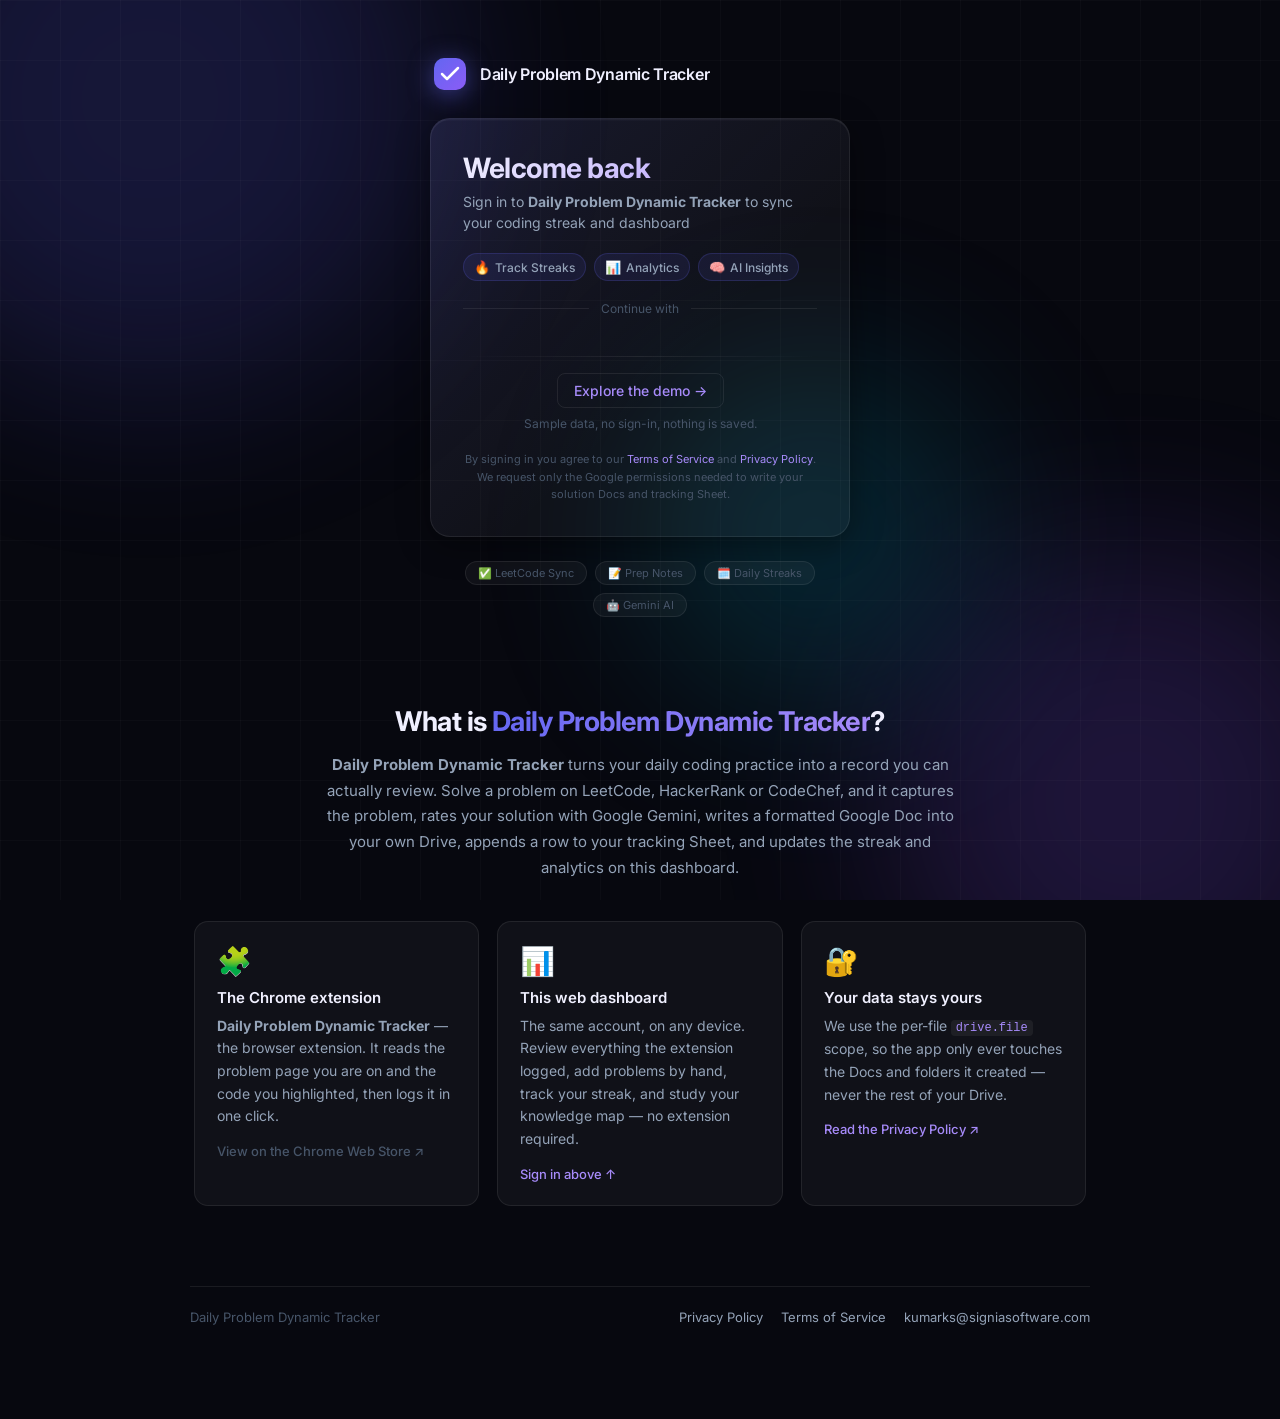
==== commit b1937477: "Put a way into the demo on the sign-in page Nobody should have to be told to append ?demo=1 to a URL" ====
--- a/index.html
+++ b/index.html
@@ -85,6 +85,18 @@
       <!-- Google Sign-In button (rendered by GSI) -->
       <div id="google-signin-btn" class="google-btn-wrapper"></div>
 
+      <!-- A way in for someone who has no account and should not need one.
+           A plain link, deliberately: it carries the flag in the URL, so there
+           is no state to set, nothing to clear, and the back button works.
+           Styled below the real sign-in because it is the secondary path. -->
+      <div class="demo-entry">
+        <span class="demo-entry-rule"></span>
+        <a class="demo-entry-link" href="dashboard.html?demo=1">
+          Explore the demo &rarr;
+        </a>
+        <p class="demo-entry-note">Sample data, no sign-in, nothing is saved.</p>
+      </div>
+
 
 
       <!-- Error message -->
--- a/css/style.css
+++ b/css/style.css
@@ -980,3 +980,44 @@
   caret-color: var(--text-primary);
   transition: background-color 9999s ease-in-out 0s;
 }
+
+/* ── Demo entry on the sign-in card ───────────────────────────────────
+   Secondary to the Google button on purpose: someone with an account
+   should not have to pick it out from a pair of equals. Quiet type, a
+   rule above it for separation, and the consequence stated underneath
+   so nobody arrives expecting their own data. */
+.demo-entry {
+  margin-top: var(--space-5);
+  /* The legal text sits immediately below; without this the demo note and
+     "By signing in you agree to..." read as one run-on paragraph. */
+  margin-bottom: var(--space-5);
+  text-align: center;
+}
+.demo-entry-rule {
+  display: block;
+  height: 1px;
+  margin: 0 0 var(--space-4);
+  background: linear-gradient(90deg, transparent, var(--border), transparent);
+}
+.demo-entry-link {
+  display: inline-block;
+  font-size: var(--fs-400);
+  font-weight: var(--fw-medium);
+  color: var(--accent-3);
+  text-decoration: none;
+  padding: var(--space-2) var(--space-4);
+  border: 1px solid var(--border);
+  border-radius: var(--radius-sm);
+  transition: var(--transition);
+}
+.demo-entry-link:hover {
+  color: var(--text-primary);
+  border-color: var(--border-hover);
+  background: var(--bg-card-hover);
+  text-decoration: none;
+}
+.demo-entry-note {
+  margin: var(--space-2) 0 0;
+  font-size: var(--fs-200);
+  color: var(--text-muted);
+}
